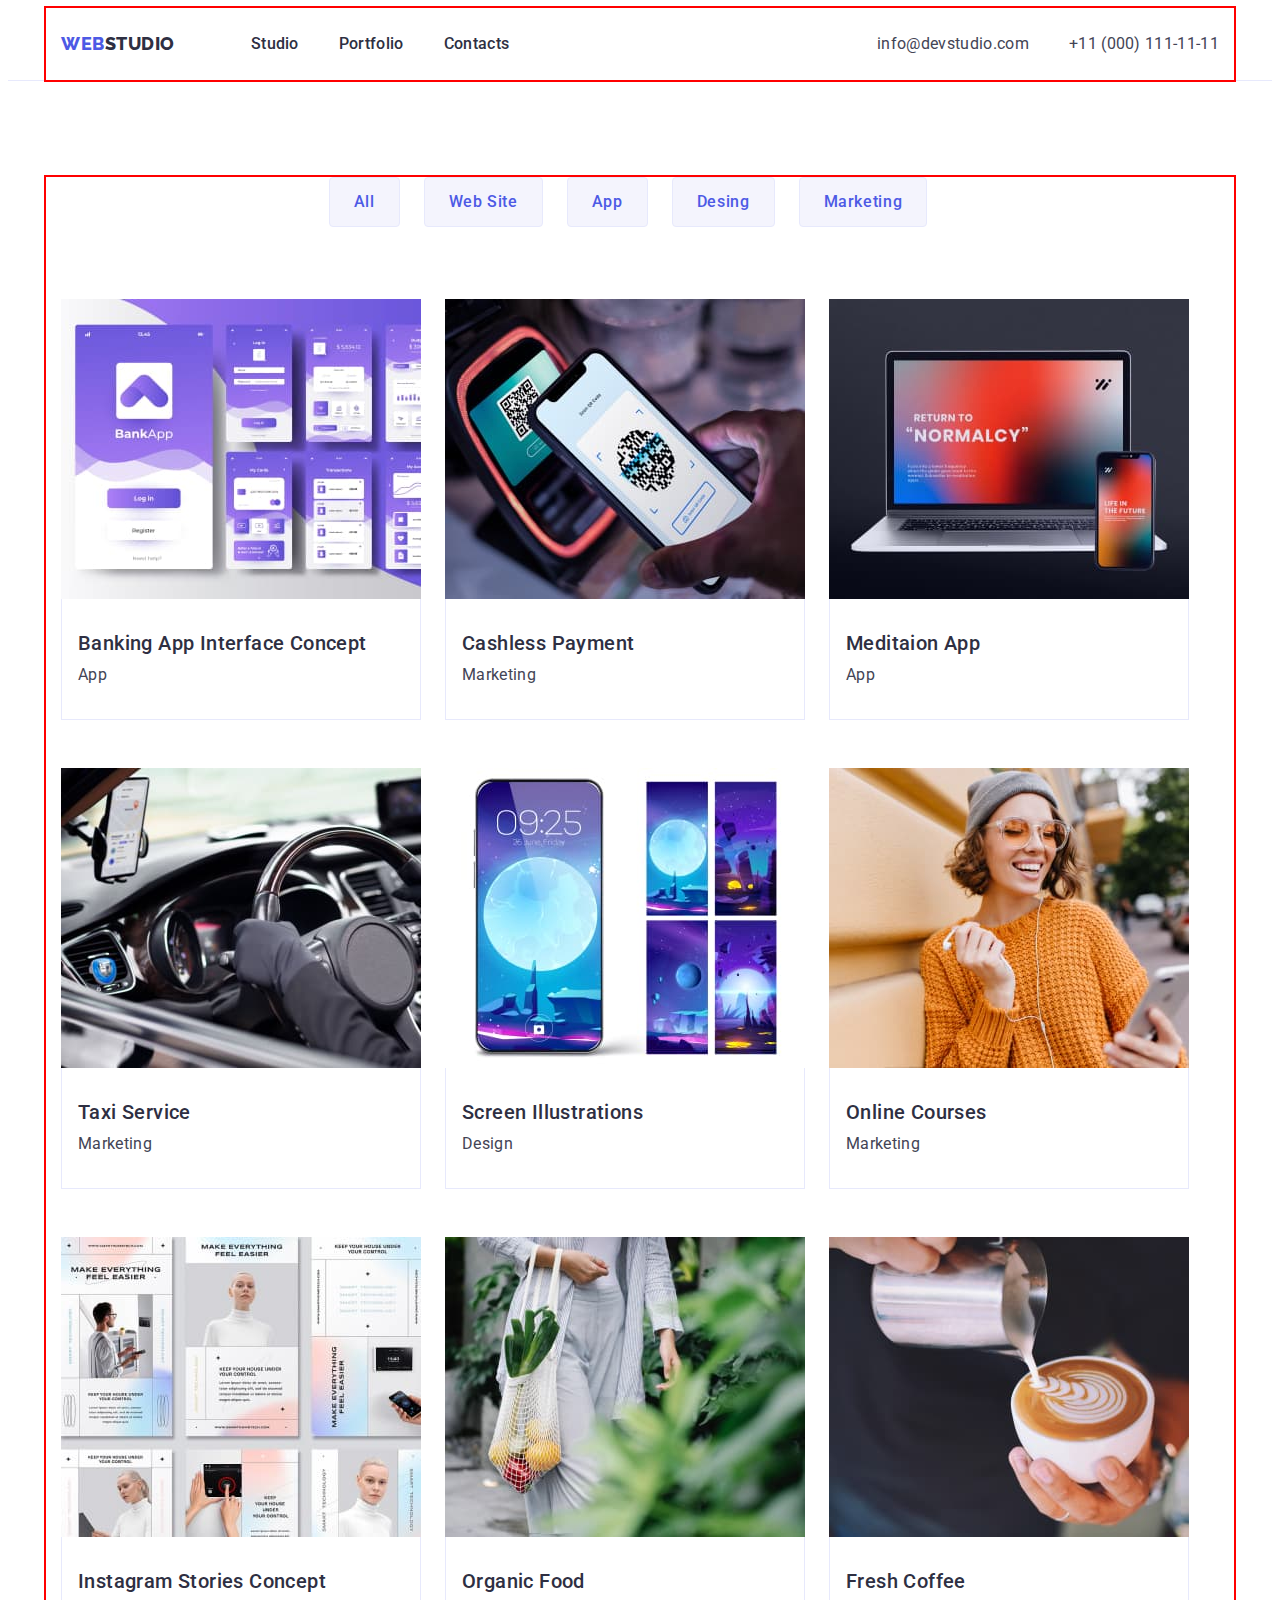
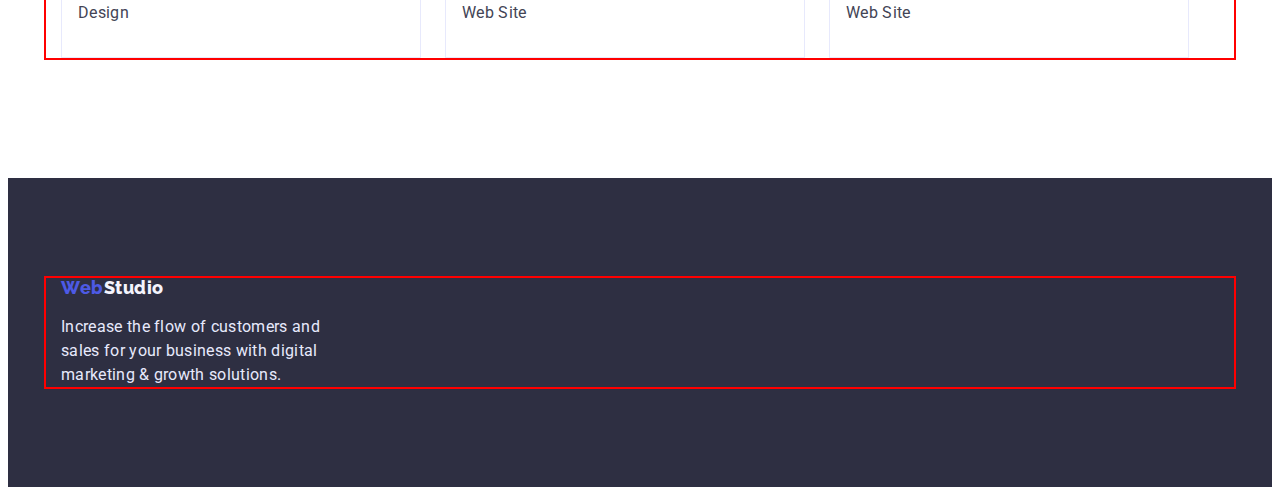
==== portfolio.html @ b3196972 "111" ====
<!DOCTYPE html>
<html lang="en">
  <head>
    <meta charset="UTF-8" />
    <meta http-equiv="X-UA-Compatible" content="IE=edge" />
    <meta name="viewport" content="width=device-width, initial-scale=1.0" />
    <title>Document</title>
    <link rel="preconnect" href="https://fonts.googleapis.com" />
    <link rel="preconnect" href="https://fonts.gstatic.com" crossorigin />
    <link
      href="https://fonts.googleapis.com/css2?family=Raleway:wght@800&family=Roboto:wght@400;500;700;900&display=swap"
      rel="stylesheet"
    />
    <link
      rel="stylesheet"
      href="https://cdnjs.cloudflare.com/ajax/libs/modern-normalize/1.1.0/modern-normalize.min.css"
      integrity="sha512-wpPYUAdjBVSE4KJnH1VR1HeZfpl1ub8YT/NKx4PuQ5NmX2tKuGu6U/JRp5y+Y8XG2tV+wKQpNHVUX03MfMFn9Q=="
      crossorigin="anonymous"
      referrerpolicy="no-referrer"
    />
    <link rel="stylesheet" href="./css/styles.css" />
  </head>
  <body>
    <header class="header">
      <div class="container main-header">
        <nav class="header-navigation main-header">
          <a class="header-logo link" href="./index.html"
            ><span>Web</span>Studio</a
          >
          <ul class="header-list list">
            <li class="header-item">
              <a class="header-link link" href="./index.html">Studio</a>
            </li>
            <li class="header-item">
              <a class="header-link link" href="./portfolio.html">Portfolio</a>
            </li>
            <li class="header-item">
              <a class="header-link link" href="">Contacts</a>
            </li>
          </ul>
        </nav>
        <address class="header-address">
          <ul class="header-address-list list">
            <li class="header-address-item">
              <a
                class="header-address-link link"
                href="mailto:info@devstudio.com"
                >info@devstudio.com</a
              >
            </li>
            <li class="header-address-item">
              <a class="header-address-link link" href="tel:+110001111111"
                >+11 (000) 111-11-11</a
              >
            </li>
          </ul>
        </address>
      </div>
    </header>
    <main>
      <!-- кнопки  -->
      <section class="portfolio">
        <div class="container">
          <h1 class="visually-hidden">Portfolio</h1>
          <ul class="btn-list list">
            <li class="btn-item">
              <button class="btn" type="button">All</button>
            </li>
            <li class="btn-item">
              <button class="btn" type="button">Web Site</button>
            </li>
            <li class="btn-item">
              <button class="btn" type="button">App</button>
            </li>
            <li class="btn-item">
              <button class="btn" type="button">Desing</button>
            </li>
            <li class="btn-item">
              <button class="btn" type="button">Marketing</button>
            </li>
          </ul>
          <ul class="portfolio-list list">
            <li class="portfolio-item">
              <img
                class="portfolio-img"
                src="./images/Web.jpg"
                alt="bankapp"
                width="360"
              />
              <div class="padding">
                <h2 class="portfolio-title">Banking App Interface Concept</h2>
                <p class="portfolio-text">App</p>
              </div>
            </li>
            <li class="portfolio-item">
              <img
                class="portfolio-img"
                src="./images/iphone.jpg"
                alt="iphone"
                width="360"
              />
              <div class="padding">
                <h2 class="portfolio-title">Cashless Payment</h2>
                <p class="portfolio-text">Marketing</p>
              </div>
            </li>
            <li class="portfolio-item">
              <img
                class="portfolio-img"
                src="./images/noteboock.jpg"
                alt="macbookiphone"
                width="360"
              />
              <div class="padding">
                <h2 class="portfolio-title">Meditaion App</h2>
                <p class="portfolio-text">App</p>
              </div>
            </li>
            <li class="portfolio-item">
              <img
                class="portfolio-img"
                src="./images/auto.jpg"
                alt="auto"
                width="360"
              />
              <div class="padding">
                <h2 class="portfolio-title">Taxi Service</h2>
                <p class="portfolio-text">Marketing</p>
              </div>
            </li>
            <li class="portfolio-item">
              <img
                class="portfolio-img"
                src="./images/moon.jpg"
                alt="moon"
                width="360"
              />
              <div class="padding">
                <h2 class="portfolio-title">Screen Illustrations</h2>
                <p class="portfolio-text">Design</p>
              </div>
            </li>
            <li class="portfolio-item">
              <img
                class="portfolio-img"
                src="./images/girl.jpg"
                alt="girl"
                width="360"
              />
              <div class="padding">
                <h2 class="portfolio-title">Online Courses</h2>
                <p class="portfolio-text">Marketing</p>
              </div>
            </li>
            <li class="portfolio-item">
              <img
                class="portfolio-img"
                src="./images/make.jpg"
                alt="makeup"
                width="360"
              />
              <div class="padding">
                <h2 class="portfolio-title">Instagram Stories Concept</h2>
                <p class="portfolio-text">Design</p>
              </div>
            </li>
            <li class="portfolio-item">
              <img
                class="portfolio-img"
                src="./images/food.jpg"
                alt="food"
                width="360"
              />
              <div class="padding">
                <h2 class="portfolio-title">Organic Food</h2>
                <p class="portfolio-text">Web Site</p>
              </div>
            </li>
            <li class="portfolio-item">
              <img
                class="portfolio-img"
                src="./images/cofe.jpg"
                alt="cofe"
                width="360"
              />
              <div class="padding">
                <h2 class="portfolio-title">Fresh Coffee</h2>
                <p class="portfolio-text">Web Site</p>
              </div>
            </li>
          </ul>
        </div>
      </section>
    </main>
    <footer class="footer">
      <!-- Футер -->
      <div class="container footer-list<div></div>">
        <a class="footer-logo link" href="./index.html"
          ><span>Web</span>Studio</a
        >
        <p class="footer-text">
          Increase the flow of customers and sales for your business with
          digital marketing & growth solutions.
        </p>
      </div>
    </footer>
  </body>
</html>
---- css/styles.css ----
:root {
  --basic-color: #2e2f42;
  --minor-color: #434455;
  --white-color: #ffffff;
  --logo-color: #4d5ae5;
  --btn-background-color: #f4f4fd;
  --btn-hover-color: #404bbf;
  --accent-color: #e7e9fc;
}

/* Основний колір #2E2F42; */
/* Другорядний колір #434455; */
/* Білий колір #FFFFFF; */
/* Синій лого #4D5AE5; */
/* Акцент #e7e9fc;*/
/* Бек #f4f4fd; */

body {
  font-family: "Roboto", sans-serif;
  background-color: var(--white-color);
  color: var(--basic-color);
  font-size: 16px;
}
.link {
  text-decoration: none;
}

.list {
  list-style-type: none;
  margin: 0;
  padding: 0;
}

.visually-hidden {
  position: absolute;
  white-space: nowrap;
  width: 1px;
  height: 1px;
  overflow: hidden;
  border: 0;
  padding: 0;
  clip: rect(0 0 0 0);
  clip-path: inset(50%);
  margin: -1px;
}

.container {
  width: 100%;
  max-width: 1158px;
  padding-left: 15px;
  padding-right: 15px;
  margin: 0 auto;
  outline: 2px solid red;
}

img {
  display: block;
  max-width: 100%;
  height: auto;
}

p,
h1,
h2,
h3,
h4,
h5,
h6 {
  margin: 0;
}

ul {
  margin: 0;
  padding: 0;
}

.padding {
  padding: 32px 16px;
  border-left: 1px solid var(--accent-color);
  border-right: 1px solid var(--accent-color);
  border-bottom: 1px solid var(--accent-color);
}
/* Стилізація ./index.html */

.main-header {
  display: flex;
  align-items: center;
}

.header {
  border-bottom: 1px solid var(--accent-color);
}
.header-navigation {
  margin-right: auto;
}
.header-logo > span {
  color: var(--logo-color);
}
.header-logo {
  font-family: "Raleway";
  color: var(--basic-color);
  font-weight: 800;
  font-size: 18px;
  line-height: 1.33;
  letter-spacing: 0.03em;
  text-transform: uppercase;
  margin-right: auto;
  padding-top: 24px;
  padding-bottom: 24px;
}
.header-list {
  display: flex;
  margin-left: 76px;
  margin-top: 0;
  margin-bottom: 0;
  padding-left: 0;
}
.header-item {
  margin-right: 40px;
}

.header-item:last-child {
  margin: 0;
}

.header-link:hover,
.header-link:focus {
  color: var(--btn-hover-color);
}
.header-link {
  font-weight: 500;
  font-size: 16px;
  line-height: 1.5;
  letter-spacing: 0.02em;
  color: var(--basic-color);
  padding-top: 24px;
  padding-bottom: 24px;
  display: block;
}

.header-address {
}

.header-address-link:hover,
.header-address-link:focus {
  color: var(--btn-hover-color);
}
.header-address-link {
  padding-top: 24px;
  padding-bottom: 24px;
  display: block;
  font-style: normal;
  font-weight: 400;
  font-size: 16px;
  line-height: 1.5;
  letter-spacing: 0.02em;
  color: var(--minor-color);
}

.header-address-list {
  display: flex;
  margin-top: 0;
  margin-bottom: 0;
  padding-left: 0;
}

.header-address-item {
  margin-right: 40px;
}

.header-address-item:last-child {
  margin: 0;
}

.section-hero {
  background-color: var(--basic-color);
  padding-top: 188px;
  padding-bottom: 188px;
  text-align: center;
}
.section-hero-title {
  font-size: 56px;
  line-height: 1.07;
  letter-spacing: 0.02em;
  color: var(--white-color);
  margin-bottom: 48px;
  text-align: center;
  width: 496px;
  margin-left: auto;
  margin-right: auto;
}
.section-hero-btn {
  border: none;
  padding: 16px 32px;
  font-family: inherit;
  cursor: pointer;
  background-color: var(--logo-color);
  font-weight: 500;
  font-size: 16px;
  line-height: 1.5;
  letter-spacing: 0.04em;
  color: var(--white-color);
  border-radius: 4px;
}
.section-hero-btn:hover,
.section-hero-btn:focus {
  background-color: var(--btn-hover-color);
  color: var(--white-color);
}

.section-features {
  padding-top: 120px;
  padding-bottom: 120px;
}
.section-features-title {
}

.section-features-list {
  display: flex;

  justify-content: space-between;
}

.section-features-item {
  width: calc((100% - 72px) / 4);
  width: 264px;
}

.section-features-subtitle {
  font-weight: 500;
  font-size: 20px;
  line-height: 1.2;
  letter-spacing: 0.02em;
  color: var(--basic-color);
  margin-top: 0;
  margin-bottom: 8px;
}
.section-features-text {
  font-size: 16px;
  line-height: 1.5;
  letter-spacing: 0.02em;
  color: var(--minor-color);
}
.section-doing {
  padding-bottom: 120px;
}
.section-doing-title {
  font-weight: 700;
  font-size: 36px;
  line-height: 1.11;
  text-align: center;
  letter-spacing: 0.02em;
  color: var(--basic-color);
  margin-bottom: 72px;
}
.section-doing-list {
  display: flex;
  justify-content: space-between;
}
.section-doing-item {
  width: 360px;
}
.section-doing-img {
}
.section-team {
  background-color: var(--btn-background-color);
  padding-top: 120px;
  padding-bottom: 120px;
}
.section-team-title {
  font-size: 36px;
  line-height: 1.11;
  text-align: center;
  letter-spacing: 0.02em;
  color: var(--basic-color);
  margin-bottom: 72px;
}
.section-team-list {
  display: flex;
  text-align: center;
  justify-content: space-between;
}
.section-team-item {
  background-color: var(--white-color);
  width: calc((100% - 72px) / 4);
}
.section-team-img {
}
.section-team-suntitle {
  font-weight: 500;
  font-size: 20px;
  line-height: 1.2;
  letter-spacing: 0.02em;
  color: var(--basic-color);
  margin-bottom: 8px;
}
.section-team-text {
  font-size: 16px;
  line-height: 1.5;
  letter-spacing: 0.02em;
  color: var(--minor-color);
}
.footer {
  background-color: var(--basic-color);
  padding-top: 100px;
  padding-bottom: 100px;
}

.footer-list {
}

.footer-logo > span {
  color: var(--logo-color);
}
.footer-logo {
  font-family: "Raleway";
  font-weight: 800;
  font-size: 18px;
  line-height: 1.16;
  letter-spacing: 0.03em;
  color: var(--btn-background-color);
  margin-bottom: 16px;
  display: inline-block;
}
.footer-text {
  font-size: 16px;
  line-height: 1.5;
  letter-spacing: 0.02em;
  color: var(--accent-color);
  width: 264px;
  padding-left: 0;
}

/* Стилізація ./portfolio.html */

.portfolio {
  padding: 96px 0 120px;
}

.section-btn {
}
.btn {
  padding: 12px 24px;
  font-family: inherit;
  cursor: pointer;
  background-color: var(--btn-background-color);
  font-weight: 500;
  font-size: 16px;
  line-height: 1.5;
  letter-spacing: 0.04em;
  color: var(--logo-color);
  border: 1px solid var(--accent-color);
  border-radius: 4px;
}
.btn:hover,
.btn:focus {
  background-color: var(--btn-hover-color);
  color: var(--white-color);
  background-color: transparent;
}

.btn-list {
  display: flex;
  justify-content: center;
  margin-bottom: 72px;
}

.btn-item {
  margin-right: 24px;
}

.portfolio-list {
  display: flex;
  flex-wrap: wrap;
  gap: 48px 24px;
}

.portfolio-item {
  width: 360px;
}

.portfolio-img {
}
.portfolio-title {
  font-weight: 500;
  font-size: 20px;
  line-height: 1.2;
  letter-spacing: 0.02em;
  color: var(--basic-color);
  margin-bottom: 8px;
}
.portfolio-text {
  font-size: 16px;
  line-height: 1.5;
  letter-spacing: 0.02em;
  color: var(--minor-color);
}
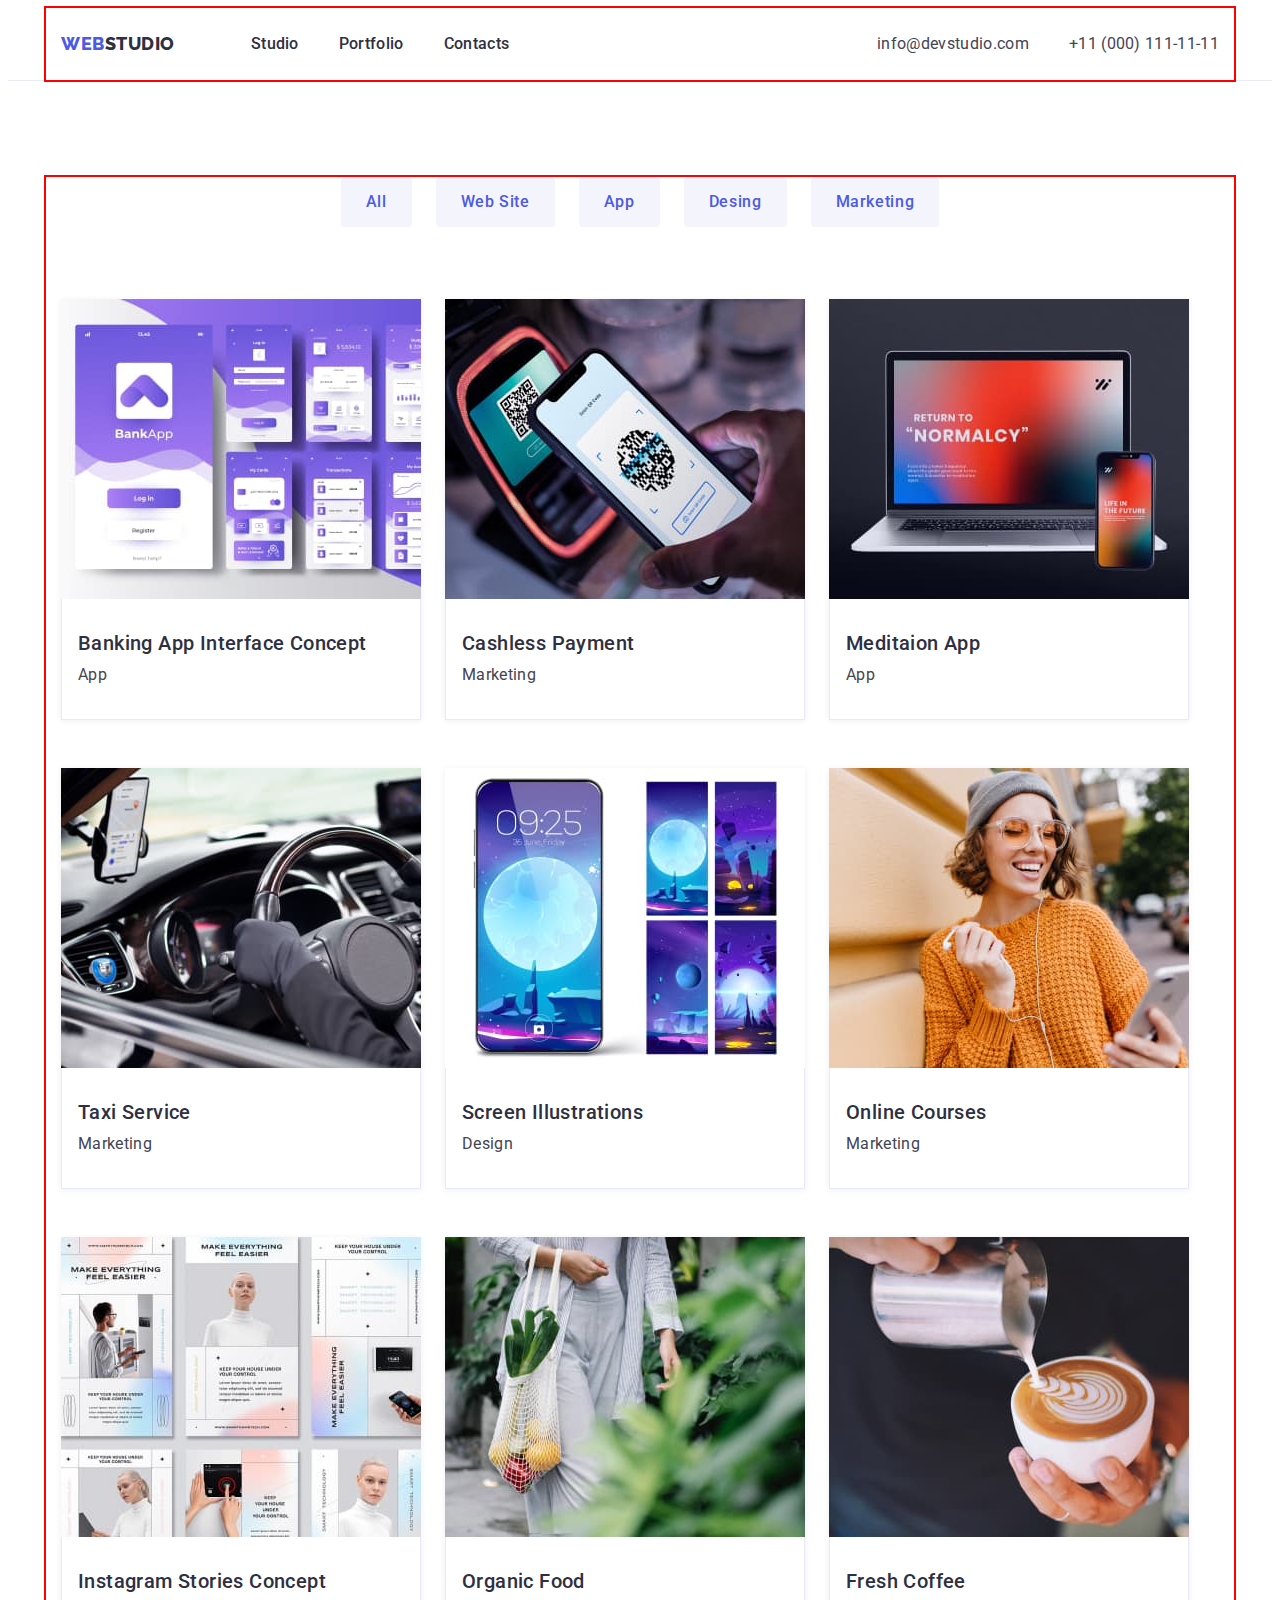
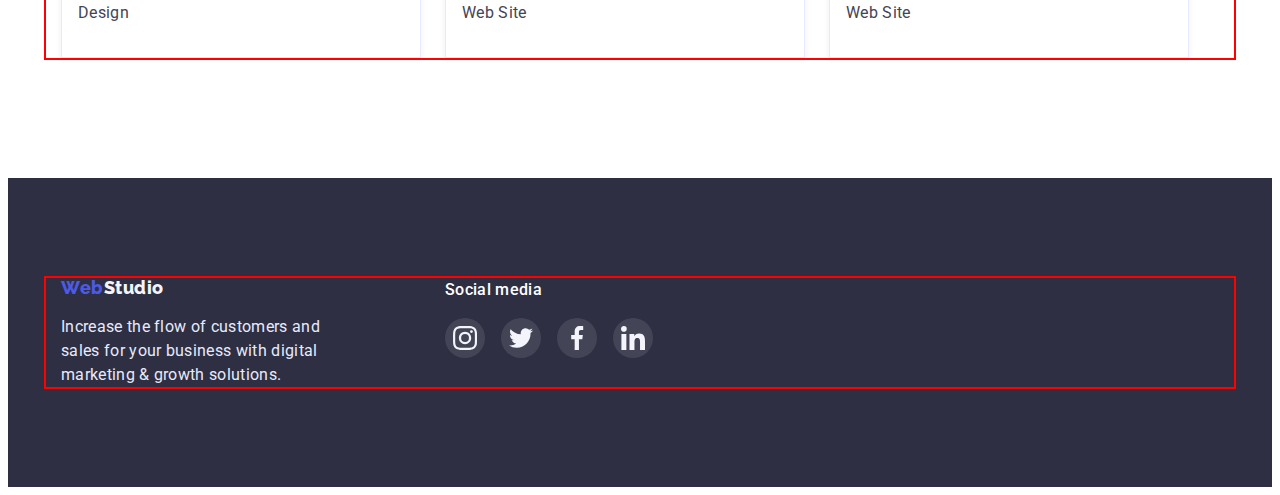
==== commit f044648e: "dz 4" ====
--- a/portfolio.html
+++ b/portfolio.html
@@ -192,16 +192,51 @@
         </div>
       </section>
     </main>
-    <footer class="footer">
+   <footer class="footer">
       <!-- Футер -->
-      <div class="container footer-list<div></div>">
-        <a class="footer-logo link" href="./index.html"
-          ><span>Web</span>Studio</a
-        >
-        <p class="footer-text">
-          Increase the flow of customers and sales for your business with
-          digital marketing & growth solutions.
-        </p>
+      <div class="container footer-list">
+        <div class="fooret-logo">
+          <a class="footer-logo-link link" href="./index.html"
+            ><span>Web</span>Studio</a
+          >
+          <p class="footer-text">
+            Increase the flow of customers and sales for your business with
+            digital marketing & growth solutions.
+          </p>
+        </div>
+       <div class="social">
+          <h2 class="social-title">Social media</h2>
+          <ul class="social-list link list">
+            <li class="social-item">
+              <a href="" class="social-link link">
+                <svg clsocial-icon" width="24" height="24">
+                  <use href="./images/icons.svg#icon-instagram"></use>
+                </svg>
+              </a>
+            </li>
+            <li class="social-item">
+              <a href="" class="social-link link">
+                <svg clsocial-icon" width="24" height="24">
+                  <use href="./images/icons.svg#icon-twitter"></use>
+                </svg>
+              </a>
+            </li>
+            <li class="social-item">
+              <a href="" class="social-link link">
+                <svg clsocial-icon" width="24" height="24">
+                  <use href="./images/icons.svg#icon-facebook"></use>
+                </svg>
+              </a>
+            </li>
+            <li class="social-item">
+              <a href="" class="social-link link">
+                <svg clsocial-icon" width="24" height="24">
+                  <use href="./images/icons.svg#icon-linkedin"></use>
+                </svg>
+              </a>
+            </li>
+          </ul>
+       </div>
       </div>
     </footer>
   </body>
--- a/css/styles.css
+++ b/css/styles.css
@@ -6,6 +6,8 @@
   --btn-background-color: #f4f4fd;
   --btn-hover-color: #404bbf;
   --accent-color: #e7e9fc;
+  --subtle-text: #8e8f99;
+  --bg-success: #31d0aa;
 }
 
 /* Основний колір #2E2F42; */
@@ -80,6 +82,9 @@
   border-right: 1px solid var(--accent-color);
   border-bottom: 1px solid var(--accent-color);
 }
+.padding-team {
+  padding: 32px 16px;
+}
 /* Стилізація ./index.html */
 
 .main-header {
@@ -177,6 +182,17 @@
   padding-top: 188px;
   padding-bottom: 188px;
   text-align: center;
+  width: 1440px;
+  height: 600px;
+  margin: 0 auto;
+  background-image: linear-gradient(
+      rgba(46, 47, 66, 0.7),
+      rgba(46, 47, 66, 0.7)
+    ),
+    url(../images/people-office.jpg);
+  background-repeat: no-repeat;
+  background-position: center;
+  background-size: contain;
 }
 .section-hero-title {
   font-size: 56px;
@@ -241,6 +257,27 @@
   letter-spacing: 0.02em;
   color: var(--minor-color);
 }
+
+.section-features-icon-list {
+  display: flex;
+  justify-content: center;
+  background-color: var(--btn-background-color);
+  border-radius: 4px;
+}
+.section-features-icon-item {
+  width: 264px;
+  height: 112px;
+}
+.section-features-icon-link {
+  width: 100%;
+  height: 100%;
+  display: flex;
+  justify-content: center;
+  align-items: center;
+}
+.section-features-icon {
+}
+
 .section-doing {
   padding-bottom: 120px;
 }
@@ -283,6 +320,9 @@
 .section-team-item {
   background-color: var(--white-color);
   width: calc((100% - 72px) / 4);
+  box-shadow: 0px 1px 6px rgba(46, 47, 66, 0.08),
+    0px 1px 1px rgba(46, 47, 66, 0.16), 0px 2px 1px rgba(46, 47, 66, 0.08);
+  border-radius: 0px 0px 4px 4px;
 }
 .section-team-img {
 }
@@ -299,7 +339,87 @@
   line-height: 1.5;
   letter-spacing: 0.02em;
   color: var(--minor-color);
-}
+  margin-bottom: 8px;
+}
+
+.section-team-icon-list {
+  display: flex;
+  justify-content: center;
+  gap: 24px;
+}
+
+.section-team-icon-item {
+  width: 40px;
+  height: 40px;
+}
+.section-team-icon-link {
+  width: 100%;
+  height: 100%;
+  border-radius: 50%;
+  display: flex;
+  justify-content: center;
+  align-items: center;
+  background-color: var(--logo-color);
+}
+
+.section-team-icon-link:hover,
+.section-team-icon-link:focus {
+  background-color: var(--btn-hover-color);
+}
+section-team-icon {
+}
+
+.section-customers {
+  padding-top: 130px;
+  padding-bottom: 120px;
+}
+
+.section-customers-title {
+  color: var(--basic-color);
+  font-weight: 700;
+  font-size: 36px;
+  line-height: 1.11;
+  text-align: center;
+  letter-spacing: 0.02em;
+  margin-bottom: 72px;
+}
+.section-customers-list {
+  display: flex;
+  gap: 24px;
+}
+.section-customers-item {
+  width: calc((100% - 120px) / 6);
+  height: 88px;
+}
+.section-customers-link {
+  width: 100%;
+  height: 100%;
+  border: 1px solid var(--subtle-text);
+  border-radius: 4px;
+  display: flex;
+  align-items: center;
+  justify-content: center;
+  color: var(--subtle-text);
+}
+.section-customers-link:is(:hover, :focus) {
+  border-color: var(--btn-hover-color);
+  color: var(--btn-hover-color);
+}
+
+/* .section-customers-link:is(:hover, :focus) {
+  border-color: var(--btn-hover-color);
+} */
+
+/* .section-customers-link:is(:hover, :focus) .section-customers-icon {
+  fill: var(--btn-hover-color);
+} */
+
+.section-customers-icon {
+  fill: currentColor;
+}
+
+/* -------------FOOTER */
+
 .footer {
   background-color: var(--basic-color);
   padding-top: 100px;
@@ -307,12 +427,14 @@
 }
 
 .footer-list {
-}
-
-.footer-logo > span {
+  display: flex;
+  gap: 120px;
+}
+
+.footer-logo-link > span {
   color: var(--logo-color);
 }
-.footer-logo {
+.footer-logo-link {
   font-family: "Raleway";
   font-weight: 800;
   font-size: 18px;
@@ -330,6 +452,38 @@
   width: 264px;
   padding-left: 0;
 }
+.social {
+}
+.social-title {
+  font-weight: 500;
+  font-size: 16px;
+  line-height: 1.5;
+  letter-spacing: 0.02em;
+  margin-bottom: 16px;
+  color: var(--white-color);
+}
+.social-list {
+  display: flex;
+  justify-content: center;
+  gap: 16px;
+}
+.social-item {
+  width: 40px;
+  height: 40px;
+}
+.social-link {
+  width: 100%;
+  height: 100%;
+  border-radius: 50%;
+  display: flex;
+  justify-content: center;
+  align-items: center;
+  background: rgba(255, 255, 255, 0.1);
+}
+
+.social-link:is(:hover, :focus) {
+  background-color: var(--bg-success);
+}
 
 /* Стилізація ./portfolio.html */
 
@@ -351,12 +505,16 @@
   color: var(--logo-color);
   border: 1px solid var(--accent-color);
   border-radius: 4px;
+  border-color: transparent;
+}
+
+.btn-item:last-child {
+  margin-right: 0;
 }
 .btn:hover,
 .btn:focus {
   background-color: var(--btn-hover-color);
   color: var(--white-color);
-  background-color: transparent;
 }
 
 .btn-list {
@@ -377,6 +535,7 @@
 
 .portfolio-item {
   width: 360px;
+  box-shadow: 0px 1px 6px rgba(46, 47, 66, 0.08);
 }
 
 .portfolio-img {
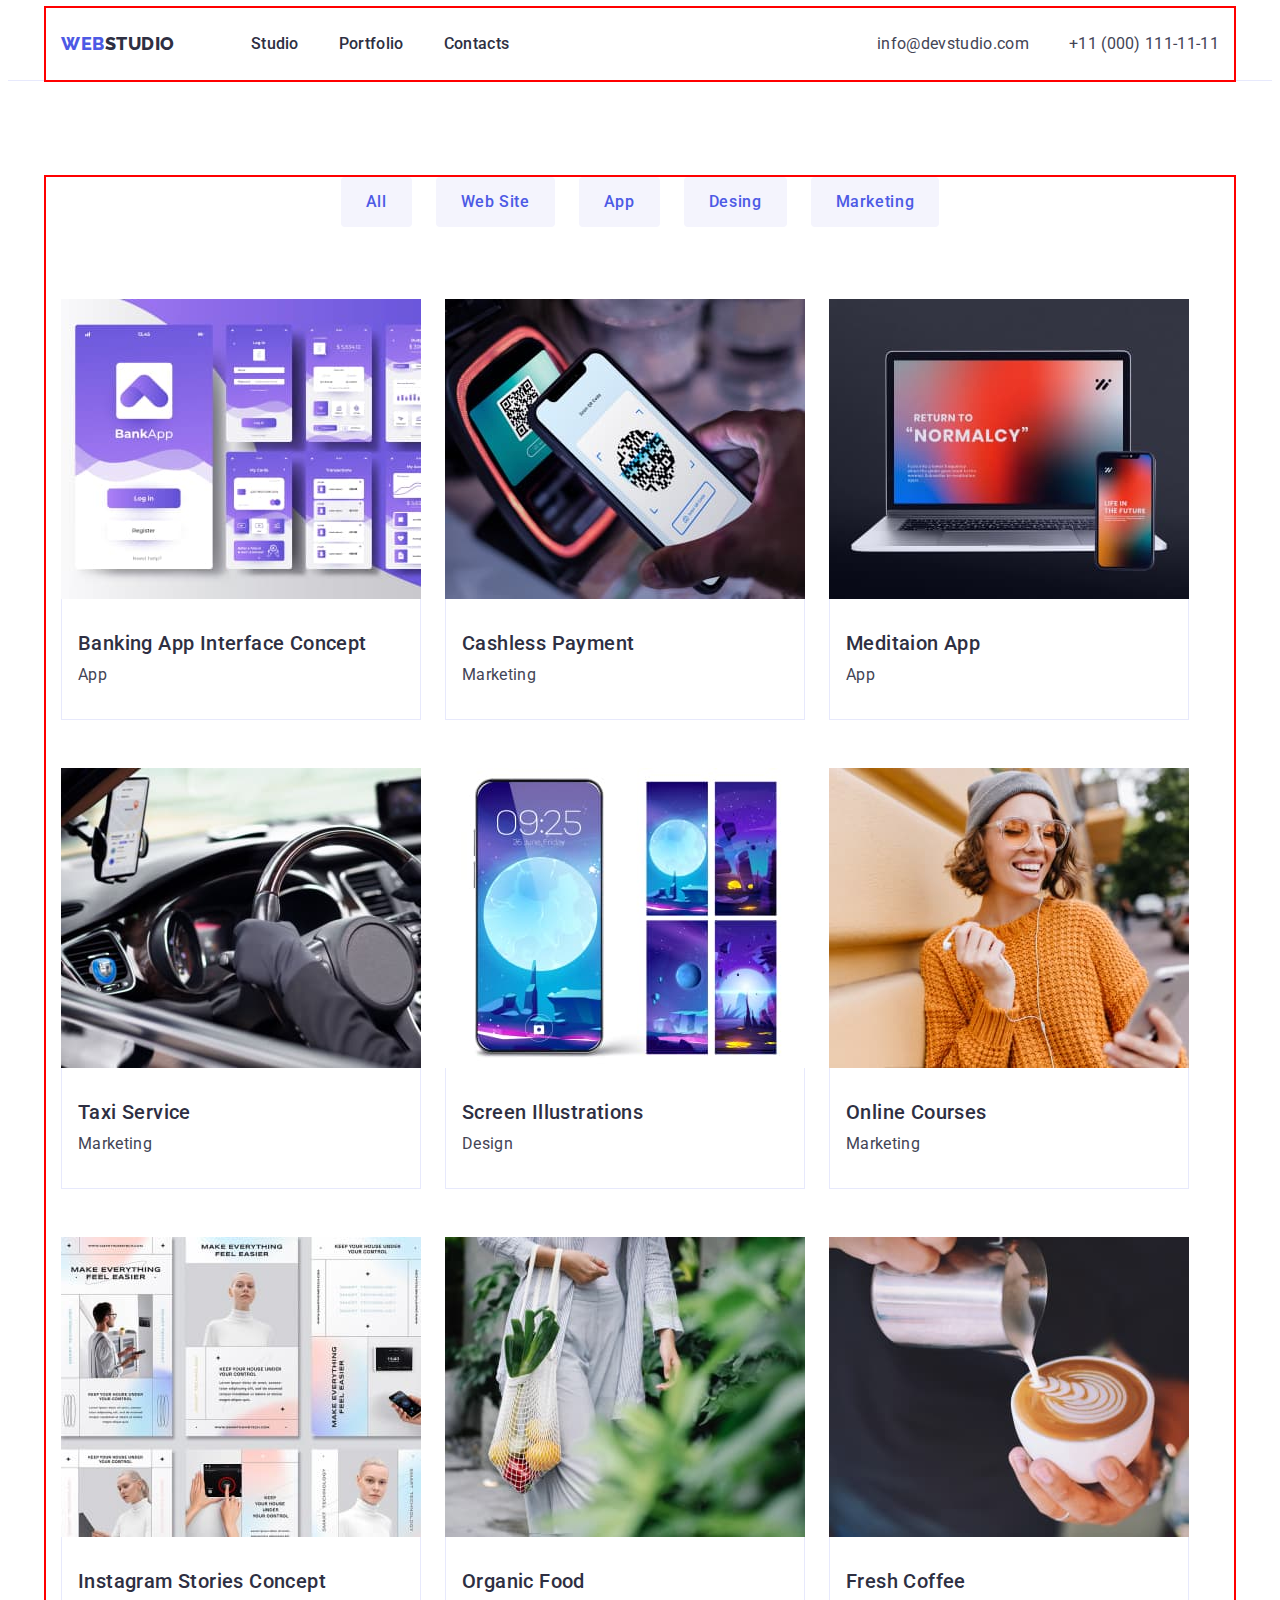
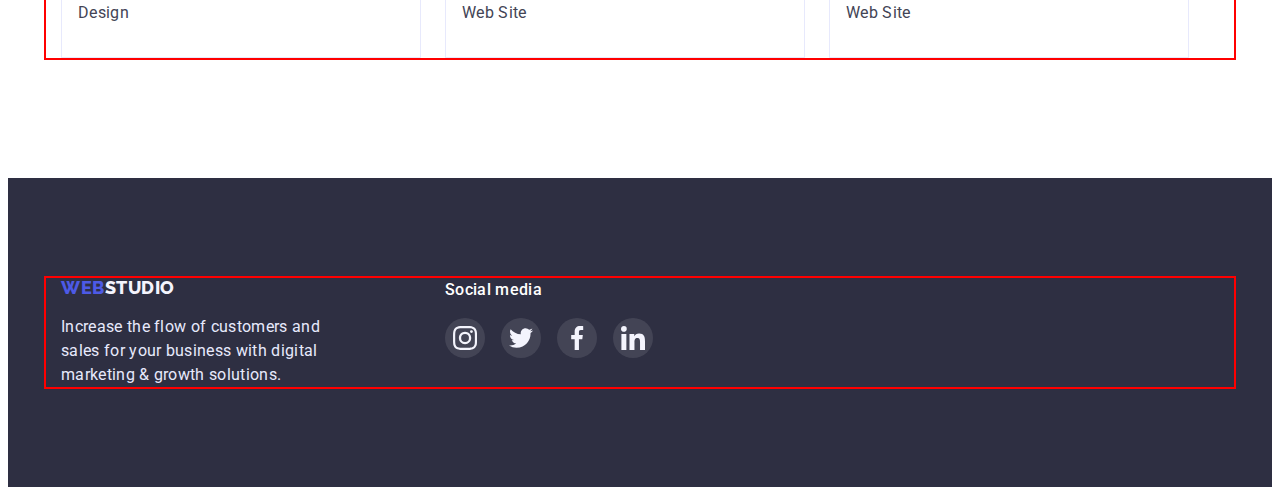
==== commit b1954ad2: "12" ====
--- a/portfolio.html
+++ b/portfolio.html
@@ -23,6 +23,8 @@
   <body>
     <header class="header">
       <div class="container main-header">
+        <!-- Navigation -->
+
         <nav class="header-navigation main-header">
           <a class="header-logo link" href="./index.html"
             ><span>Web</span>Studio</a
@@ -39,6 +41,9 @@
             </li>
           </ul>
         </nav>
+
+        <!-- Address -->
+
         <address class="header-address">
           <ul class="header-address-list list">
             <li class="header-address-item">
@@ -58,10 +63,12 @@
       </div>
     </header>
     <main>
-      <!-- кнопки  -->
       <section class="portfolio">
         <div class="container">
           <h1 class="visually-hidden">Portfolio</h1>
+
+          <!-- Buttons  -->
+
           <ul class="btn-list list">
             <li class="btn-item">
               <button class="btn" type="button">All</button>
@@ -79,122 +86,145 @@
               <button class="btn" type="button">Marketing</button>
             </li>
           </ul>
+
+          <!-- Portfolio -->
+
           <ul class="portfolio-list list">
             <li class="portfolio-item">
-              <img
-                class="portfolio-img"
-                src="./images/Web.jpg"
-                alt="bankapp"
-                width="360"
-              />
-              <div class="padding">
-                <h2 class="portfolio-title">Banking App Interface Concept</h2>
-                <p class="portfolio-text">App</p>
-              </div>
-            </li>
-            <li class="portfolio-item">
-              <img
-                class="portfolio-img"
-                src="./images/iphone.jpg"
-                alt="iphone"
-                width="360"
-              />
-              <div class="padding">
-                <h2 class="portfolio-title">Cashless Payment</h2>
-                <p class="portfolio-text">Marketing</p>
-              </div>
-            </li>
-            <li class="portfolio-item">
-              <img
-                class="portfolio-img"
-                src="./images/noteboock.jpg"
-                alt="macbookiphone"
-                width="360"
-              />
-              <div class="padding">
-                <h2 class="portfolio-title">Meditaion App</h2>
-                <p class="portfolio-text">App</p>
-              </div>
-            </li>
-            <li class="portfolio-item">
-              <img
-                class="portfolio-img"
-                src="./images/auto.jpg"
-                alt="auto"
-                width="360"
-              />
-              <div class="padding">
-                <h2 class="portfolio-title">Taxi Service</h2>
-                <p class="portfolio-text">Marketing</p>
-              </div>
-            </li>
-            <li class="portfolio-item">
-              <img
-                class="portfolio-img"
-                src="./images/moon.jpg"
-                alt="moon"
-                width="360"
-              />
-              <div class="padding">
-                <h2 class="portfolio-title">Screen Illustrations</h2>
-                <p class="portfolio-text">Design</p>
-              </div>
-            </li>
-            <li class="portfolio-item">
-              <img
-                class="portfolio-img"
-                src="./images/girl.jpg"
-                alt="girl"
-                width="360"
-              />
-              <div class="padding">
-                <h2 class="portfolio-title">Online Courses</h2>
-                <p class="portfolio-text">Marketing</p>
-              </div>
-            </li>
-            <li class="portfolio-item">
-              <img
-                class="portfolio-img"
-                src="./images/make.jpg"
-                alt="makeup"
-                width="360"
-              />
-              <div class="padding">
-                <h2 class="portfolio-title">Instagram Stories Concept</h2>
-                <p class="portfolio-text">Design</p>
-              </div>
-            </li>
-            <li class="portfolio-item">
-              <img
-                class="portfolio-img"
-                src="./images/food.jpg"
-                alt="food"
-                width="360"
-              />
-              <div class="padding">
-                <h2 class="portfolio-title">Organic Food</h2>
-                <p class="portfolio-text">Web Site</p>
-              </div>
-            </li>
-            <li class="portfolio-item">
-              <img
-                class="portfolio-img"
-                src="./images/cofe.jpg"
-                alt="cofe"
-                width="360"
-              />
-              <div class="padding">
-                <h2 class="portfolio-title">Fresh Coffee</h2>
-                <p class="portfolio-text">Web Site</p>
-              </div>
+              <a class="portfolio-link">
+                <img
+                  class="portfolio-img"
+                  src="./images/Web.jpg"
+                  alt="bankapp"
+                  width="360"
+                />
+                <div class="padding">
+                  <h2 class="portfolio-title">Banking App Interface Concept</h2>
+                  <p class="portfolio-text">App</p>
+                </div>
+              </a>
+            </li>
+            <li class="portfolio-item">
+              <a class="portfolio-link">
+                <img
+                  class="portfolio-img"
+                  src="./images/iphone.jpg"
+                  alt="iphone"
+                  width="360"
+                />
+                <div class="padding">
+                  <h2 class="portfolio-title">Cashless Payment</h2>
+                  <p class="portfolio-text">Marketing</p>
+                </div>
+              </a>
+            </li>
+            <li class="portfolio-item">
+              <a class="portfolio-link">
+                <img
+                  class="portfolio-img"
+                  src="./images/noteboock.jpg"
+                  alt="macbookiphone"
+                  width="360"
+                />
+                <div class="padding">
+                  <h2 class="portfolio-title">Meditaion App</h2>
+                  <p class="portfolio-text">App</p>
+                </div>
+              </a>
+            </li>
+            <li class="portfolio-item">
+              <a class="portfolio-link">
+                <img
+                  class="portfolio-img"
+                  src="./images/auto.jpg"
+                  alt="auto"
+                  width="360"
+                />
+                <div class="padding">
+                  <h2 class="portfolio-title">Taxi Service</h2>
+                  <p class="portfolio-text">Marketing</p>
+                </div>
+              </a>
+            </li>
+            <li class="portfolio-item">
+              <a class="portfolio-link">
+                <img
+                  class="portfolio-img"
+                  src="./images/moon.jpg"
+                  alt="moon"
+                  width="360"
+                />
+                <div class="padding">
+                  <h2 class="portfolio-title">Screen Illustrations</h2>
+                  <p class="portfolio-text">Design</p>
+                </div>
+              </a>
+            </li>
+            <li class="portfolio-item">
+              <a class="portfolio-link">
+                <img
+                  class="portfolio-img"
+                  src="./images/girl.jpg"
+                  alt="girl"
+                  width="360"
+                />
+                <div class="padding">
+                  <h2 class="portfolio-title">Online Courses</h2>
+                  <p class="portfolio-text">Marketing</p>
+                </div>
+              </a>
+            </li>
+            <li class="portfolio-item">
+              <a class="portfolio-link">
+                <img
+                  class="portfolio-img"
+                  src="./images/make.jpg"
+                  alt="makeup"
+                  width="360"
+                />
+                <div class="padding">
+                  <h2 class="portfolio-title">Instagram Stories Concept</h2>
+                  <p class="portfolio-text">Design</p>
+                </div>
+              </a>
+            </li>
+            <li class="portfolio-item">
+              <a class="portfolio-link">
+                <img
+                  class="portfolio-img"
+                  src="./images/food.jpg"
+                  alt="food"
+                  width="360"
+                />
+                <div class="padding">
+                  <h2 class="portfolio-title">Organic Food</h2>
+                  <p class="portfolio-text">Web Site</p>
+                </div>
+              </a>
+            </li>
+            <li class="portfolio-item">
+              <a class="portfolio-link">
+                <img
+                  class="portfolio-img"
+                  src="./images/cofe.jpg"
+                  alt="cofe"
+                  width="360"
+                />
+                <div class="padding">
+                  <h2 class="portfolio-title">Fresh Coffee</h2>
+                  <p class="portfolio-text">Web Site</p>
+                </div>
+              </a>
             </li>
           </ul>
         </div>
       </section>
     </main>
-   <footer class="footer">
-      <!-- Футер -->
+    <footer class="footer">
+      <!-- Footer -->
+
       <div class="container footer-list">
+        <!-- Footer logo -->
         <div class="fooret-logo">
           <a class="footer-logo-link link" href="./index.html"
             ><span>Web</span>Studio</a
@@ -204,39 +234,40 @@
             digital marketing & growth solutions.
           </p>
         </div>
-       <div class="social">
+        <!-- Footer social -->
+        <div class="social">
           <h2 class="social-title">Social media</h2>
           <ul class="social-list link list">
             <li class="social-item">
               <a href="" class="social-link link">
-                <svg clsocial-icon" width="24" height="24">
+                <svg class="social-icon" width="24" height="24">
                   <use href="./images/icons.svg#icon-instagram"></use>
                 </svg>
               </a>
             </li>
             <li class="social-item">
               <a href="" class="social-link link">
-                <svg clsocial-icon" width="24" height="24">
+                <svg class="social-icon" width="24" height="24">
                   <use href="./images/icons.svg#icon-twitter"></use>
                 </svg>
               </a>
             </li>
             <li class="social-item">
               <a href="" class="social-link link">
-                <svg clsocial-icon" width="24" height="24">
+                <svg class="social-icon" width="24" height="24">
                   <use href="./images/icons.svg#icon-facebook"></use>
                 </svg>
               </a>
             </li>
             <li class="social-item">
               <a href="" class="social-link link">
-                <svg clsocial-icon" width="24" height="24">
+                <svg class="social-icon" width="24" height="24">
                   <use href="./images/icons.svg#icon-linkedin"></use>
                 </svg>
               </a>
             </li>
           </ul>
-       </div>
+        </div>
       </div>
     </footer>
   </body>
--- a/css/styles.css
+++ b/css/styles.css
@@ -182,8 +182,7 @@
   padding-top: 188px;
   padding-bottom: 188px;
   text-align: center;
-  width: 1440px;
-  height: 600px;
+  max-width: 1440px;
   margin: 0 auto;
   background-image: linear-gradient(
       rgba(46, 47, 66, 0.7),
@@ -192,7 +191,7 @@
     url(../images/people-office.jpg);
   background-repeat: no-repeat;
   background-position: center;
-  background-size: contain;
+  background-size: cover;
 }
 .section-hero-title {
   font-size: 56px;
@@ -248,7 +247,7 @@
   line-height: 1.2;
   letter-spacing: 0.02em;
   color: var(--basic-color);
-  margin-top: 0;
+  margin-top: 8px;
   margin-bottom: 8px;
 }
 .section-features-text {
@@ -258,6 +257,33 @@
   color: var(--minor-color);
 }
 
+.section-features-item::before {
+  display: block;
+  content: "";
+  height: 112px;
+  /* background-size: contain; */
+  background-repeat: no-repeat;
+  background-position: center;
+  background-color: var(--btn-background-color);
+  border-radius: 4px;
+}
+
+.section-features-item:nth-child(1)::before {
+  background-image: url(../images/antenna.svg);
+}
+
+.section-features-item:nth-child(2)::before {
+  background-image: url(../images/clock.svg);
+}
+
+.section-features-item:nth-child(3)::before {
+  background-image: url(../images/diagram.svg);
+}
+
+.section-features-item:nth-child(4)::before {
+  background-image: url(../images/astronaut.svg);
+}
+/* 
 .section-features-icon-list {
   display: flex;
   justify-content: center;
@@ -276,6 +302,9 @@
   align-items: center;
 }
 .section-features-icon {
+} */
+
+.features-icon {
 }
 
 .section-doing {
@@ -426,9 +455,10 @@
   padding-bottom: 100px;
 }
 
+.footer-logo {
+}
 .footer-list {
   display: flex;
-  gap: 120px;
 }
 
 .footer-logo-link > span {
@@ -443,6 +473,7 @@
   color: var(--btn-background-color);
   margin-bottom: 16px;
   display: inline-block;
+  text-transform: uppercase;
 }
 .footer-text {
   font-size: 16px;
@@ -453,6 +484,7 @@
   padding-left: 0;
 }
 .social {
+  margin-left: 120px;
 }
 .social-title {
   font-weight: 500;
@@ -515,6 +547,11 @@
 .btn:focus {
   background-color: var(--btn-hover-color);
   color: var(--white-color);
+  box-shadow: 0px 3px 1px rgba(0, 0, 0, 0.1), 0px 2px 1px rgba(0, 0, 0, 0.08),
+    0px 2px 2px rgba(0, 0, 0, 0.12);
+  border: 1px solid var(--accent-color);
+  border-radius: 4px;
+  border-color: transparent;
 }
 
 .btn-list {
@@ -533,9 +570,17 @@
   gap: 48px 24px;
 }
 
-.portfolio-item {
+.portfolio-link {
   width: 360px;
+}
+
+.portfolio-link:hover,
+.portfolio-link:focus {
   box-shadow: 0px 1px 6px rgba(46, 47, 66, 0.08);
+  display: block;
+  width: 100%;
+  height: 100%;
+  cursor: pointer;
 }
 
 .portfolio-img {
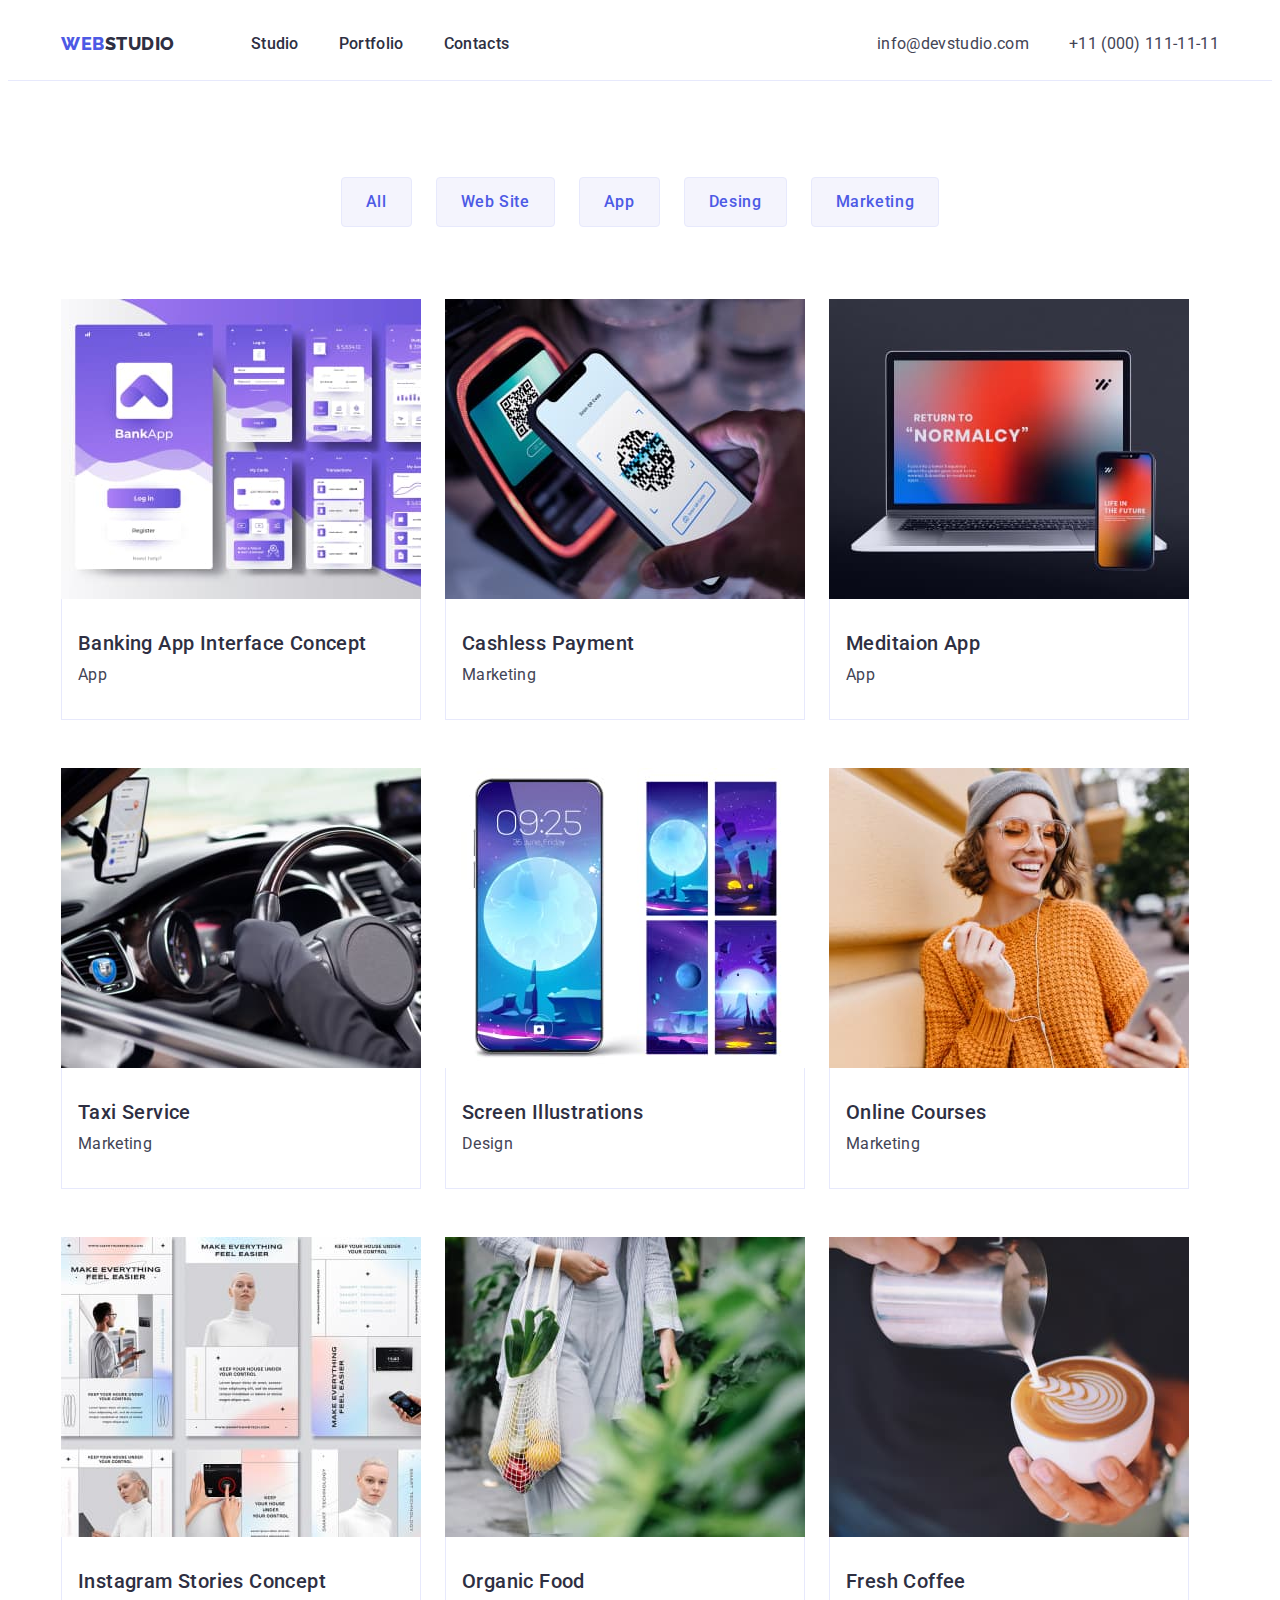
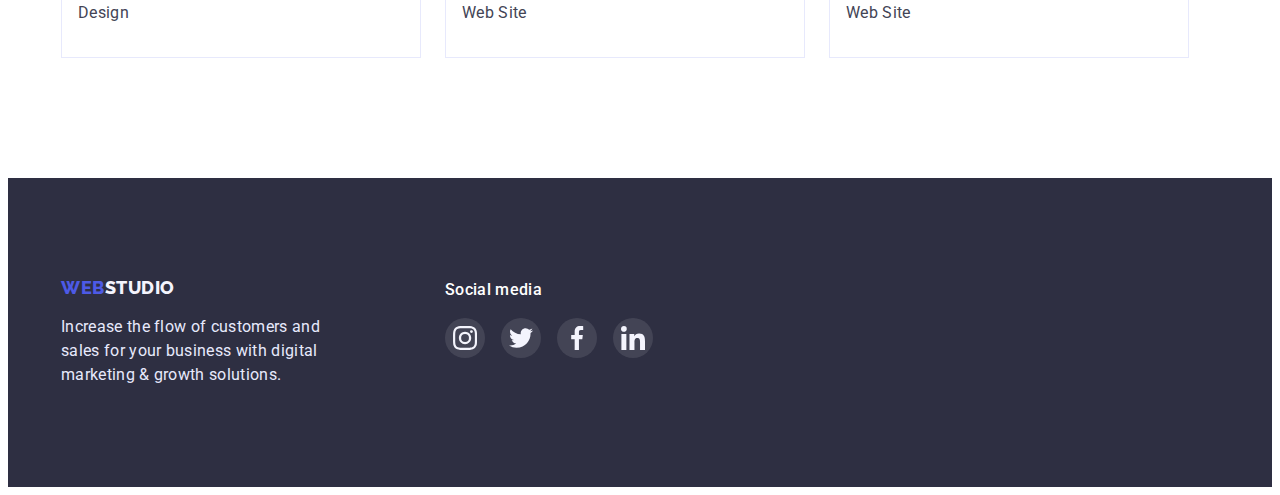
==== commit ab52d091: "123" ====
--- a/portfolio.html
+++ b/portfolio.html
@@ -91,7 +91,7 @@
 
           <ul class="portfolio-list list">
             <li class="portfolio-item">
-              <a class="portfolio-link">
+              <a class="portfolio-link link" href="">
                 <img
                   class="portfolio-img"
                   src="./images/Web.jpg"
@@ -105,7 +105,7 @@
               </a>
             </li>
             <li class="portfolio-item">
-              <a class="portfolio-link">
+              <a class="portfolio-link link" href="">
                 <img
                   class="portfolio-img"
                   src="./images/iphone.jpg"
@@ -119,7 +119,7 @@
               </a>
             </li>
             <li class="portfolio-item">
-              <a class="portfolio-link">
+              <a class="portfolio-link link" href="">
                 <img
                   class="portfolio-img"
                   src="./images/noteboock.jpg"
@@ -133,7 +133,7 @@
               </a>
             </li>
             <li class="portfolio-item">
-              <a class="portfolio-link">
+              <a class="portfolio-link link" href="">
                 <img
                   class="portfolio-img"
                   src="./images/auto.jpg"
@@ -147,7 +147,7 @@
               </a>
             </li>
             <li class="portfolio-item">
-              <a class="portfolio-link">
+              <a class="portfolio-link link" href="">
                 <img
                   class="portfolio-img"
                   src="./images/moon.jpg"
@@ -161,7 +161,7 @@
               </a>
             </li>
             <li class="portfolio-item">
-              <a class="portfolio-link">
+              <a class="portfolio-link link" href="">
                 <img
                   class="portfolio-img"
                   src="./images/girl.jpg"
@@ -175,7 +175,7 @@
               </a>
             </li>
             <li class="portfolio-item">
-              <a class="portfolio-link">
+              <a class="portfolio-link link" href="">
                 <img
                   class="portfolio-img"
                   src="./images/make.jpg"
@@ -189,7 +189,7 @@
               </a>
             </li>
             <li class="portfolio-item">
-              <a class="portfolio-link">
+              <a class="portfolio-link link" href="">
                 <img
                   class="portfolio-img"
                   src="./images/food.jpg"
@@ -203,7 +203,7 @@
               </a>
             </li>
             <li class="portfolio-item">
-              <a class="portfolio-link">
+              <a class="portfolio-link link" href="">
                 <img
                   class="portfolio-img"
                   src="./images/cofe.jpg"
--- a/css/styles.css
+++ b/css/styles.css
@@ -52,7 +52,7 @@
   padding-left: 15px;
   padding-right: 15px;
   margin: 0 auto;
-  outline: 2px solid red;
+  /* outline: 2px solid red; */
 }
 
 img {
@@ -537,7 +537,6 @@
   color: var(--logo-color);
   border: 1px solid var(--accent-color);
   border-radius: 4px;
-  border-color: transparent;
 }
 
 .btn-item:last-child {
@@ -571,16 +570,15 @@
 }
 
 .portfolio-link {
-  width: 360px;
-}
-
-.portfolio-link:hover,
-.portfolio-link:focus {
-  box-shadow: 0px 1px 6px rgba(46, 47, 66, 0.08);
   display: block;
   width: 100%;
   height: 100%;
-  cursor: pointer;
+}
+
+.portfolio-link:hover,
+.portfolio-link:focus {
+  box-shadow: 0px 1px 6px rgba(46, 47, 66, 0.08),
+    0px 1px 1px rgba(46, 47, 66, 0.16), 0px 2px 1px rgba(46, 47, 66, 0.08);
 }
 
 .portfolio-img {
